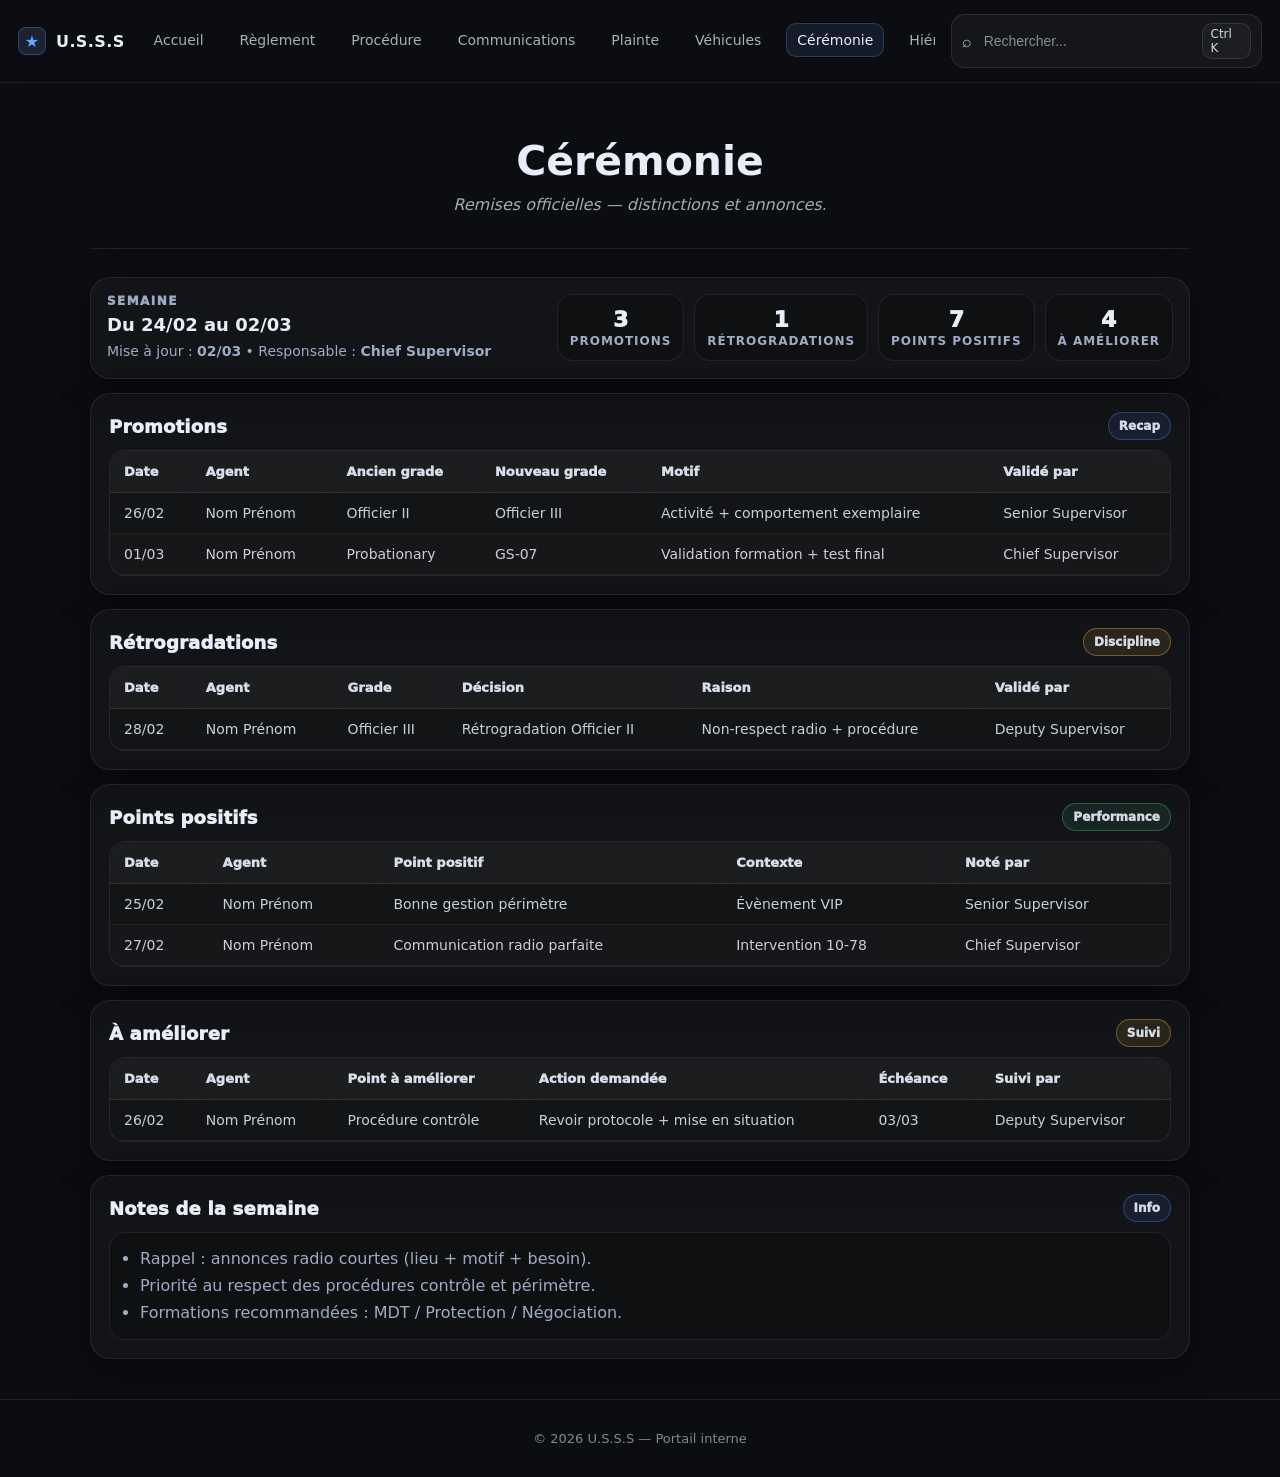
==== ceremonie.html @ 70d5a5f4 "Rename dispatch.html to ceremonie.html" ====
<!DOCTYPE html>
<html lang="fr">
<head>
  <meta charset="UTF-8" />
  <meta name="viewport" content="width=device-width, initial-scale=1.0" />
  <title>U.S.S.S - Cérémonie</title>
  <link rel="stylesheet" href="style.css" />
</head>
<body>

<header class="topbar">
  <div class="topbar__left">
    <div class="brand">
      <div class="brand__logo" aria-hidden="true">★</div>
      <div class="brand__name">U.S.S.S</div>
    </div>

    <nav class="nav">
      <a class="nav__link" href="index.html">Accueil</a>
      <a class="nav__link" href="reglement.html">Règlement</a>
      <a class="nav__link" href="procedure.html">Procédure</a>
      <a class="nav__link" href="communications.html">Communications</a>
      <a class="nav__link" href="plainte.html">Plainte</a>
      <a class="nav__link" href="vehicules.html">Véhicules</a>

      <!-- Nom changé uniquement -->
      <a class="nav__link nav__link--active" href="ceremonie.html">Cérémonie</a>

      <a class="nav__link" href="hierarchie.html">Hiérarchie</a>
      <a class="nav__link" href="supervision.html">Supervision</a>
      <a class="nav__link" href="formation.html">Formation</a>
    </nav>
  </div>

  <div class="topbar__right">
    <div class="search">
      <span class="search__icon" aria-hidden="true">⌕</span>
      <input class="search__input" type="search" placeholder="Rechercher..." />
      <span class="search__hint" aria-hidden="true">Ctrl K</span>
    </div>
  </div>
</header>

<main class="container">
  <section class="hero">
    <h1 class="hero__title">Cérémonie</h1>
    <p class="hero__subtitle">Remises officielles — distinctions et annonces.</p>
  </section>

  <hr class="divider" />


  <!-- Bandeau semaine -->
  <section class="dispatch-week">
    <div class="dispatch-week__left">
      <div class="dispatch-week__label">Semaine</div>
      <div class="dispatch-week__range">Du <b>24/02</b> au <b>02/03</b></div>
      <div class="dispatch-week__meta">Mise à jour : <b>02/03</b> • Responsable : <b>Chief Supervisor</b></div>
    </div>

    <div class="dispatch-week__right">
      <div class="dispatch-kpi">
        <div class="dispatch-kpi__value">3</div>
        <div class="dispatch-kpi__label">Promotions</div>
      </div>
      <div class="dispatch-kpi">
        <div class="dispatch-kpi__value">1</div>
        <div class="dispatch-kpi__label">Rétrogradations</div>
      </div>
      <div class="dispatch-kpi">
        <div class="dispatch-kpi__value">7</div>
        <div class="dispatch-kpi__label">Points positifs</div>
      </div>
      <div class="dispatch-kpi">
        <div class="dispatch-kpi__value">4</div>
        <div class="dispatch-kpi__label">À améliorer</div>
      </div>
    </div>
  </section>

  <!-- PROMOTIONS -->
  <section class="dispatch-card">
    <div class="dispatch-head">
      <h2 class="dispatch-title">Promotions</h2>
      <span class="dispatch-badge">Recap</span>
    </div>

    <div class="dispatch-table-wrap">
      <table class="dispatch-table">
        <thead>
          <tr>
            <th>Date</th>
            <th>Agent</th>
            <th>Ancien grade</th>
            <th>Nouveau grade</th>
            <th>Motif</th>
            <th>Validé par</th>
          </tr>
        </thead>
        <tbody>
          <tr>
            <td>26/02</td>
            <td>Nom Prénom</td>
            <td>Officier II</td>
            <td>Officier III</td>
            <td>Activité + comportement exemplaire</td>
            <td>Senior Supervisor</td>
          </tr>
          <tr>
            <td>01/03</td>
            <td>Nom Prénom</td>
            <td>Probationary</td>
            <td>GS-07</td>
            <td>Validation formation + test final</td>
            <td>Chief Supervisor</td>
          </tr>
        </tbody>
      </table>
    </div>
  </section>

  <!-- RÉTROGRADATIONS -->
  <section class="dispatch-card">
    <div class="dispatch-head">
      <h2 class="dispatch-title">Rétrogradations</h2>
      <span class="dispatch-badge dispatch-badge--warn">Discipline</span>
    </div>

    <div class="dispatch-table-wrap">
      <table class="dispatch-table">
        <thead>
          <tr>
            <th>Date</th>
            <th>Agent</th>
            <th>Grade</th>
            <th>Décision</th>
            <th>Raison</th>
            <th>Validé par</th>
          </tr>
        </thead>
        <tbody>
          <tr>
            <td>28/02</td>
            <td>Nom Prénom</td>
            <td>Officier III</td>
            <td>Rétrogradation Officier II</td>
            <td>Non-respect radio + procédure</td>
            <td>Deputy Supervisor</td>
          </tr>
        </tbody>
      </table>
    </div>
  </section>

  <!-- POINTS POSITIFS -->
  <section class="dispatch-card">
    <div class="dispatch-head">
      <h2 class="dispatch-title">Points positifs</h2>
      <span class="dispatch-badge dispatch-badge--ok">Performance</span>
    </div>

    <div class="dispatch-table-wrap">
      <table class="dispatch-table">
        <thead>
          <tr>
            <th>Date</th>
            <th>Agent</th>
            <th>Point positif</th>
            <th>Contexte</th>
            <th>Noté par</th>
          </tr>
        </thead>
        <tbody>
          <tr>
            <td>25/02</td>
            <td>Nom Prénom</td>
            <td>Bonne gestion périmètre</td>
            <td>Évènement VIP</td>
            <td>Senior Supervisor</td>
          </tr>
          <tr>
            <td>27/02</td>
            <td>Nom Prénom</td>
            <td>Communication radio parfaite</td>
            <td>Intervention 10-78</td>
            <td>Chief Supervisor</td>
          </tr>
        </tbody>
      </table>
    </div>
  </section>

  <!-- À AMÉLIORER -->
  <section class="dispatch-card">
    <div class="dispatch-head">
      <h2 class="dispatch-title">À améliorer</h2>
      <span class="dispatch-badge dispatch-badge--warn">Suivi</span>
    </div>

    <div class="dispatch-table-wrap">
      <table class="dispatch-table">
        <thead>
          <tr>
            <th>Date</th>
            <th>Agent</th>
            <th>Point à améliorer</th>
            <th>Action demandée</th>
            <th>Échéance</th>
            <th>Suivi par</th>
          </tr>
        </thead>
        <tbody>
          <tr>
            <td>26/02</td>
            <td>Nom Prénom</td>
            <td>Procédure contrôle</td>
            <td>Revoir protocole + mise en situation</td>
            <td>03/03</td>
            <td>Deputy Supervisor</td>
          </tr>
        </tbody>
      </table>
    </div>
  </section>

  <!-- NOTES / REMARQUES -->
  <section class="dispatch-card">
    <div class="dispatch-head">
      <h2 class="dispatch-title">Notes de la semaine</h2>
      <span class="dispatch-badge">Info</span>
    </div>

    <div class="dispatch-notes">
      <ul class="dispatch-notes__list">
        <li>Rappel : annonces radio courtes (lieu + motif + besoin).</li>
        <li>Priorité au respect des procédures contrôle et périmètre.</li>
        <li>Formations recommandées : MDT / Protection / Négociation.</li>
      </ul>
    </div>
  </section>

</main>

<footer class="footer">
  <p>© <span id="year"></span> U.S.S.S — Portail interne</p>
</footer>

<script>
  document.getElementById("year").textContent = new Date().getFullYear();
</script>

</body>
</html>
---- style.css ----
* { box-sizing: border-box; }
html, body { height: 100%; }
body {
  margin: 0;
  font-family: system-ui, -apple-system, Segoe UI, Roboto, Arial, sans-serif;
  background: #0b0d10;
  color: #e8eef7;
}

/* TOPBAR */
.topbar {
  position: sticky;
  top: 0;
  z-index: 10;
  background: rgba(12, 14, 18, 0.92);
  backdrop-filter: blur(8px);
  border-bottom: 1px solid rgba(255,255,255,0.08);
  padding: 14px 18px;
  display: flex;
  align-items: center;
  justify-content: space-between;
  gap: 16px;
}

.topbar__left {
  display: flex;
  align-items: center;
  gap: 18px;
  min-width: 0;
}

.brand {
  display: flex;
  align-items: center;
  gap: 10px;
  white-space: nowrap;
}
.brand__logo {
  width: 28px;
  height: 28px;
  border-radius: 8px;
  display: grid;
  place-items: center;
  background: rgba(108, 166, 255, 0.15);
  border: 1px solid rgba(108, 166, 255, 0.25);
  color: #6ca6ff;
  font-weight: 700;
}
.brand__name { font-weight: 800; letter-spacing: 0.4px; }

.nav {
  display: flex;
  align-items: center;
  gap: 14px;
  overflow: auto;
  padding-bottom: 2px;
}
.nav__link {
  color: rgba(232, 238, 247, 0.72);
  text-decoration: none;
  font-size: 14px;
  padding: 8px 10px;
  border-radius: 10px;
  transition: 0.15s ease;
  border: 1px solid transparent;
}
.nav__link:hover {
  color: #e8eef7;
  background: rgba(255,255,255,0.05);
  border-color: rgba(255,255,255,0.08);
}
.nav__link--active {
  color: #e8eef7;
  background: rgba(108, 166, 255, 0.10);
  border-color: rgba(108, 166, 255, 0.25);
}

/* SEARCH */
.search {
  display: flex;
  align-items: center;
  gap: 10px;
  padding: 8px 10px;
  border-radius: 14px;
  border: 1px solid rgba(255,255,255,0.10);
  background: rgba(255,255,255,0.04);
}
.search__icon { opacity: 0.8; }
.search__input {
  width: 220px;
  border: none;
  outline: none;
  background: transparent;
  color: #e8eef7;
  font-size: 14px;
}
.search__input::placeholder { color: rgba(232,238,247,0.55); }
.search__hint {
  font-size: 12px;
  padding: 3px 8px;
  border-radius: 10px;
  border: 1px solid rgba(255,255,255,0.12);
  background: rgba(255,255,255,0.04);
  opacity: 0.9;
}

/* LAYOUT */
.container {
  width: min(1100px, calc(100% - 40px));
  margin: 0 auto;
  padding: 44px 0 40px;
}

.divider {
  border: none;
  height: 1px;
  background: rgba(255,255,255,0.08);
  margin: 28px 0;
}

/* HERO */
.hero { text-align: center; padding: 10px 0 6px; }
.hero__title {
  margin: 0;
  font-size: clamp(26px, 3.2vw, 42px);
  font-weight: 900;
}
.hero__subtitle {
  margin: 10px 0 0;
  color: rgba(232,238,247,0.70);
  font-style: italic;
}

/* HOME GRID */
.grid {
  display: grid;
  grid-template-columns: 1.45fr 1fr;
  gap: 22px;
  align-items: start;
}

.card {
  background: rgba(255,255,255,0.03);
  border: 1px solid rgba(255,255,255,0.09);
  border-radius: 18px;
  overflow: hidden;
  box-shadow: 0 10px 28px rgba(0,0,0,0.35);
}
.media__img {
  width: 100%;
  height: 320px;
  object-fit: cover;
  display: block;
}

.text { padding: 22px; }
.text__title { margin: 0 0 10px; font-size: 22px; }
.text__desc { margin: 0; line-height: 1.6; color: rgba(232,238,247,0.72); }

/* PAGE CONTENT */
.page {
  padding: 22px;
}
.page__title {
  margin: 0 0 10px;
  font-size: 28px;
  font-weight: 900;
}
.page__desc {
  margin: 0;
  line-height: 1.7;
  color: rgba(232,238,247,0.72);
}

/* CTA */
.cta { text-align: center; padding: 22px 18px 10px; }
.cta__title {
  margin: 0 0 10px;
  font-size: clamp(20px, 2.4vw, 34px);
  font-weight: 900;
}
.cta__desc {
  margin: 0 auto 18px;
  max-width: 780px;
  line-height: 1.7;
  color: rgba(232,238,247,0.72);
}

.btn {
  display: inline-flex;
  align-items: center;
  justify-content: center;
  padding: 10px 16px;
  border-radius: 14px;
  text-decoration: none;
  font-weight: 800;
  font-size: 14px;
  border: 1px solid transparent;
  transition: 0.15s ease;
}
.btn--primary {
  background: rgba(108, 166, 255, 0.20);
  border-color: rgba(108, 166, 255, 0.32);
  color: #e8eef7;
}
.btn--primary:hover { background: rgba(108, 166, 255, 0.28); }

.footer {
  border-top: 1px solid rgba(255,255,255,0.08);
  padding: 18px;
  text-align: center;
  color: rgba(232,238,247,0.55);
  font-size: 13px;
}

/* RESPONSIVE */
@media (max-width: 980px) {
  .search__input { width: 160px; }
  .grid { grid-template-columns: 1fr; }
  .media__img { height: 260px; }
}

@media (max-width: 640px) {
  .topbar { flex-direction: column; align-items: stretch; }
  .topbar__left { flex-direction: column; align-items: stretch; }
  .nav { padding-top: 8px; }
  .search__input { width: 100%; }
}

/* ===== Règlement: styles additionnels ===== */
.page-reglement .grid--reglement{
  grid-template-columns: repeat(2, 1fr);
  gap: 18px;
}

.page-reglement .card--padded{
  padding: 18px;
}

.page-reglement .card--full{
  grid-column: 1 / -1;
}

@media (max-width: 980px){
  .page-reglement .grid--reglement{
    grid-template-columns: 1fr;
  }
  .page-reglement .card--full{
    grid-column:auto;
  }
}

/* ===== Boutons sections Règlement ===== */
.reglement-buttons{
  display:flex;
  justify-content:center;
  gap:12px;
  flex-wrap:wrap;
  margin-top:20px;
}

.reglement-buttons .btn{
  min-width:140px;
}

/* scroll fluide */
html{
  scroll-behavior:smooth;
}

/* ===== Hiérarchie - premium ===== */
.rank-section{
  margin-top: 14px;
  padding: 16px;
  border-radius: 18px;
  border: 1px solid rgba(255,255,255,.08);
  background: linear-gradient(180deg, rgba(255,255,255,.05), rgba(255,255,255,.02));
  box-shadow: 0 10px 30px rgba(0,0,0,.35);
}

.rank-section__head{
  display:flex;
  align-items:center;
  justify-content:space-between;
  gap:12px;
  margin-bottom: 10px;
}

.rank-section__head h2{
  margin:0;
  font-size: 18px;
  letter-spacing: .2px;
}

.rank-badge{
  font-size: 12px;
  font-weight: 800;
  padding: 6px 10px;
  border-radius: 999px;
  border: 1px solid rgba(79,140,255,.35);
  background: rgba(79,140,255,.10);
  color: rgba(232,238,252,.85);
}

.rank-divider{
  margin: 14px 0;
  display:flex;
  align-items:center;
  gap:12px;
  opacity:.95;
}
.rank-divider::before,
.rank-divider::after{
  content:"";
  height:1px;
  flex:1;
  background: rgba(255,255,255,.10);
}
.rank-divider span{
  font-weight: 900;
  letter-spacing: .25em;
  font-size: 12px;
  color: rgba(232,238,252,.85);
  padding: 6px 10px;
  border-radius: 999px;
  border: 1px solid rgba(255,255,255,.08);
  background: rgba(255,255,255,.03);
}

.rank-list{
  list-style:none;
  padding:0;
  margin:0;
  display:flex;
  flex-direction:column;
  gap:10px;
}

.rank-item{
  display:flex;
  align-items:center;
  gap:10px;
  padding: 12px 12px;
  border-radius: 14px;
  border: 1px solid rgba(255,255,255,.08);
  background: rgba(255,255,255,.03);
  color: rgba(232,238,252,.92);
  font-weight: 750;
  transition: transform .18s ease, border-color .18s ease, background .18s ease;
}

.rank-item:hover{
  transform: translateY(-1px);
  border-color: rgba(79,140,255,.55);
  background: rgba(79,140,255,.10);
}

.rank-name{line-height:1.3}

.rank-pill{
  font-size: 12px;
  font-weight: 900;
  letter-spacing: .08em;
  padding: 6px 10px;
  border-radius: 999px;
  border: 1px solid rgba(79,140,255,.35);
  background: rgba(79,140,255,.10);
  color: rgba(232,238,252,.90);
}
}



/* =======================================
   COMMUNICATIONS — TABLEAU 
   ======================================= */

.comms-card{
  margin-top: 14px;
  padding: 18px;
  border-radius: 20px;
  border: 1px solid rgba(255,255,255,.08);
  background: rgba(255,255,255,.03);
  box-shadow: 0 12px 34px rgba(0,0,0,.38);
}

.comms-head{
  display:flex;
  align-items:center;
  justify-content:space-between;
  gap:12px;
  margin-bottom: 8px;
}

.comms-title{
  margin:0;
  font-size: 20px;
  letter-spacing: .2px;
}

.comms-badge{
  font-size: 12px;
  font-weight: 900;
  padding: 6px 10px;
  border-radius: 999px;
  border: 1px solid rgba(79,140,255,.35);
  background: rgba(79,140,255,.10);
  color: rgba(232,238,252,.90);
}

.comms-subtitle{
  margin: 16px 0 10px;
  font-size: 13px;
  font-weight: 950;
  letter-spacing: .35px;
  text-transform: uppercase;
  color: rgba(232,238,252,.85);
}

/* Wrap = scroll mobile + cadre propre */
.comms-table-wrap{
  overflow-x: auto;
  border-radius: 16px;
  border: 1px solid rgba(255,255,255,.10);
  background: rgba(0,0,0,.22);
}

/* Table */
.comms-table{
  width: 100%;
  border-collapse: separate;      /* important pour garder le radius clean */
  border-spacing: 0;
  min-width: 620px;               /* évite que tout s’écrase */
}

/* Header */
.comms-table thead th{
  text-align:left;
  padding: 13px 14px;
  font-size: 13px;
  font-weight: 950;
  color: rgba(232,238,252,.92);
  background: rgba(255,255,255,.06);
  border-bottom: 1px solid rgba(255,255,255,.10);
  position: sticky;               /* optionnel mais stylé quand tu scroll */
  top: 0;
  backdrop-filter: blur(8px);
}

/* Radius header */
.comms-table thead th:first-child{
  border-top-left-radius: 16px;
}
.comms-table thead th:last-child{
  border-top-right-radius: 16px;
}

/* Body cells */
.comms-table tbody td{
  padding: 12px 14px;
  font-size: 14px;
  color: rgba(232,238,252,.86);
  border-bottom: 1px solid rgba(255,255,255,.06);
  vertical-align: top;
}

/* Colonne code */
.comms-table tbody td:first-child{
  width: 120px;
  font-weight: 950;
  letter-spacing: .25px;
  color: rgba(122,167,255,.95);
  white-space: nowrap;
}

/* Zebra rows */
.comms-table tbody tr:nth-child(odd) td{
  background: rgba(255,255,255,.02);
}
.comms-table tbody tr:nth-child(even) td{
  background: rgba(255,255,255,.035);
}

/* Hover clean */
.comms-table tbody tr:hover td{
  background: rgba(79,140,255,.12);
}

/* Dernière ligne radius */
.comms-table tbody tr:last-child td:first-child{
  border-bottom-left-radius: 16px;
}
.comms-table tbody tr:last-child td:last-child{
  border-bottom-right-radius: 16px;
}

/* Petits textes en italique dans table */
.comms-table em{
  color: rgba(168,179,207,.95);
  font-style: italic;
}

/* Note */
.comms-note{
  margin: 12px 2px 0;
  padding-top: 10px;
  border-top: 1px solid rgba(255,255,255,.08);
  color: rgba(168,179,207,.95);
  line-height: 1.6;
}

/* Mobile : on réduit un peu */
@media (max-width: 560px){
  .comms-card{padding: 14px}
  .comms-title{font-size: 18px}
}

/* =======================================
   DISPATCH — TABLEAUX HEBDO (dispatch-*)
   ======================================= */

.dispatch-week{
  display:flex;
  align-items:stretch;
  justify-content:space-between;
  gap:14px;
  padding:16px;
  border-radius:20px;
  border:1px solid rgba(255,255,255,.08);
  background: rgba(255,255,255,.03);
  box-shadow: 0 12px 34px rgba(0,0,0,.38);
}

.dispatch-week__label{
  font-size:12px;
  font-weight:950;
  letter-spacing:.12em;
  text-transform:uppercase;
  color: rgba(168,179,207,.95);
}

.dispatch-week__range{
  margin-top:6px;
  font-size:18px;
  font-weight:900;
}

.dispatch-week__meta{
  margin-top:6px;
  color: rgba(168,179,207,.95);
  font-size:14px;
  line-height:1.5;
}

.dispatch-week__right{
  display:flex;
  gap:10px;
  flex-wrap:wrap;
  align-content:flex-start;
  justify-content:flex-end;
}

.dispatch-kpi{
  min-width:120px;
  padding:12px 12px;
  border-radius:16px;
  border:1px solid rgba(255,255,255,.08);
  background: rgba(0,0,0,.18);
  text-align:center;
}

.dispatch-kpi__value{
  font-size:22px;
  font-weight:950;
}

.dispatch-kpi__label{
  margin-top:2px;
  font-size:12px;
  font-weight:900;
  letter-spacing:.08em;
  text-transform:uppercase;
  color: rgba(168,179,207,.95);
}

/* Cards */
.dispatch-card{
  margin-top: 14px;
  padding: 18px;
  border-radius: 20px;
  border: 1px solid rgba(255,255,255,.08);
  background: rgba(255,255,255,.03);
  box-shadow: 0 12px 34px rgba(0,0,0,.38);
}

.dispatch-head{
  display:flex;
  align-items:center;
  justify-content:space-between;
  gap:12px;
  margin-bottom: 10px;
}

.dispatch-title{
  margin:0;
  font-size: 18px;
  font-weight: 950;
  letter-spacing: .2px;
}

.dispatch-badge{
  font-size: 12px;
  font-weight: 950;
  padding: 6px 10px;
  border-radius: 999px;
  border: 1px solid rgba(79,140,255,.35);
  background: rgba(79,140,255,.10);
  color: rgba(232,238,252,.90);
}

.dispatch-badge--ok{
  border-color: rgba(70, 200, 140, .35);
  background: rgba(70, 200, 140, .10);
}

.dispatch-badge--warn{
  border-color: rgba(255, 190, 80, .35);
  background: rgba(255, 190, 80, .10);
}

/* Table wrap */
.dispatch-table-wrap{
  overflow-x:auto;
  border-radius:16px;
  border:1px solid rgba(255,255,255,.10);
  background: rgba(0,0,0,.22);
}

/* Table */
.dispatch-table{
  width:100%;
  border-collapse: separate;
  border-spacing: 0;
  min-width: 860px;
}

.dispatch-table thead th{
  text-align:left;
  padding: 13px 14px;
  font-size: 13px;
  font-weight: 950;
  color: rgba(232,238,252,.92);
  background: rgba(255,255,255,.06);
  border-bottom: 1px solid rgba(255,255,255,.10);
  position: sticky;
  top: 0;
  backdrop-filter: blur(8px);
}

.dispatch-table thead th:first-child{border-top-left-radius:16px;}
.dispatch-table thead th:last-child{border-top-right-radius:16px;}

.dispatch-table tbody td{
  padding: 12px 14px;
  font-size: 14px;
  color: rgba(232,238,252,.86);
  border-bottom: 1px solid rgba(255,255,255,.06);
  vertical-align: top;
}

/* Zebra */
.dispatch-table tbody tr:nth-child(odd) td{ background: rgba(255,255,255,.02); }
.dispatch-table tbody tr:nth-child(even) td{ background: rgba(255,255,255,.035); }

.dispatch-table tbody tr:hover td{
  background: rgba(79,140,255,.12);
}

/* Notes */
.dispatch-notes{
  padding: 12px 12px;
  border-radius: 16px;
  border: 1px solid rgba(255,255,255,.08);
  background: rgba(0,0,0,.18);
}

.dispatch-notes__list{
  margin:0;
  padding-left:18px;
  color: rgba(168,179,207,.95);
  line-height:1.7;
}

/* Responsive */
@media (max-width: 900px){
  .dispatch-week{flex-direction:column}
  .dispatch-week__right{justify-content:flex-start}
}
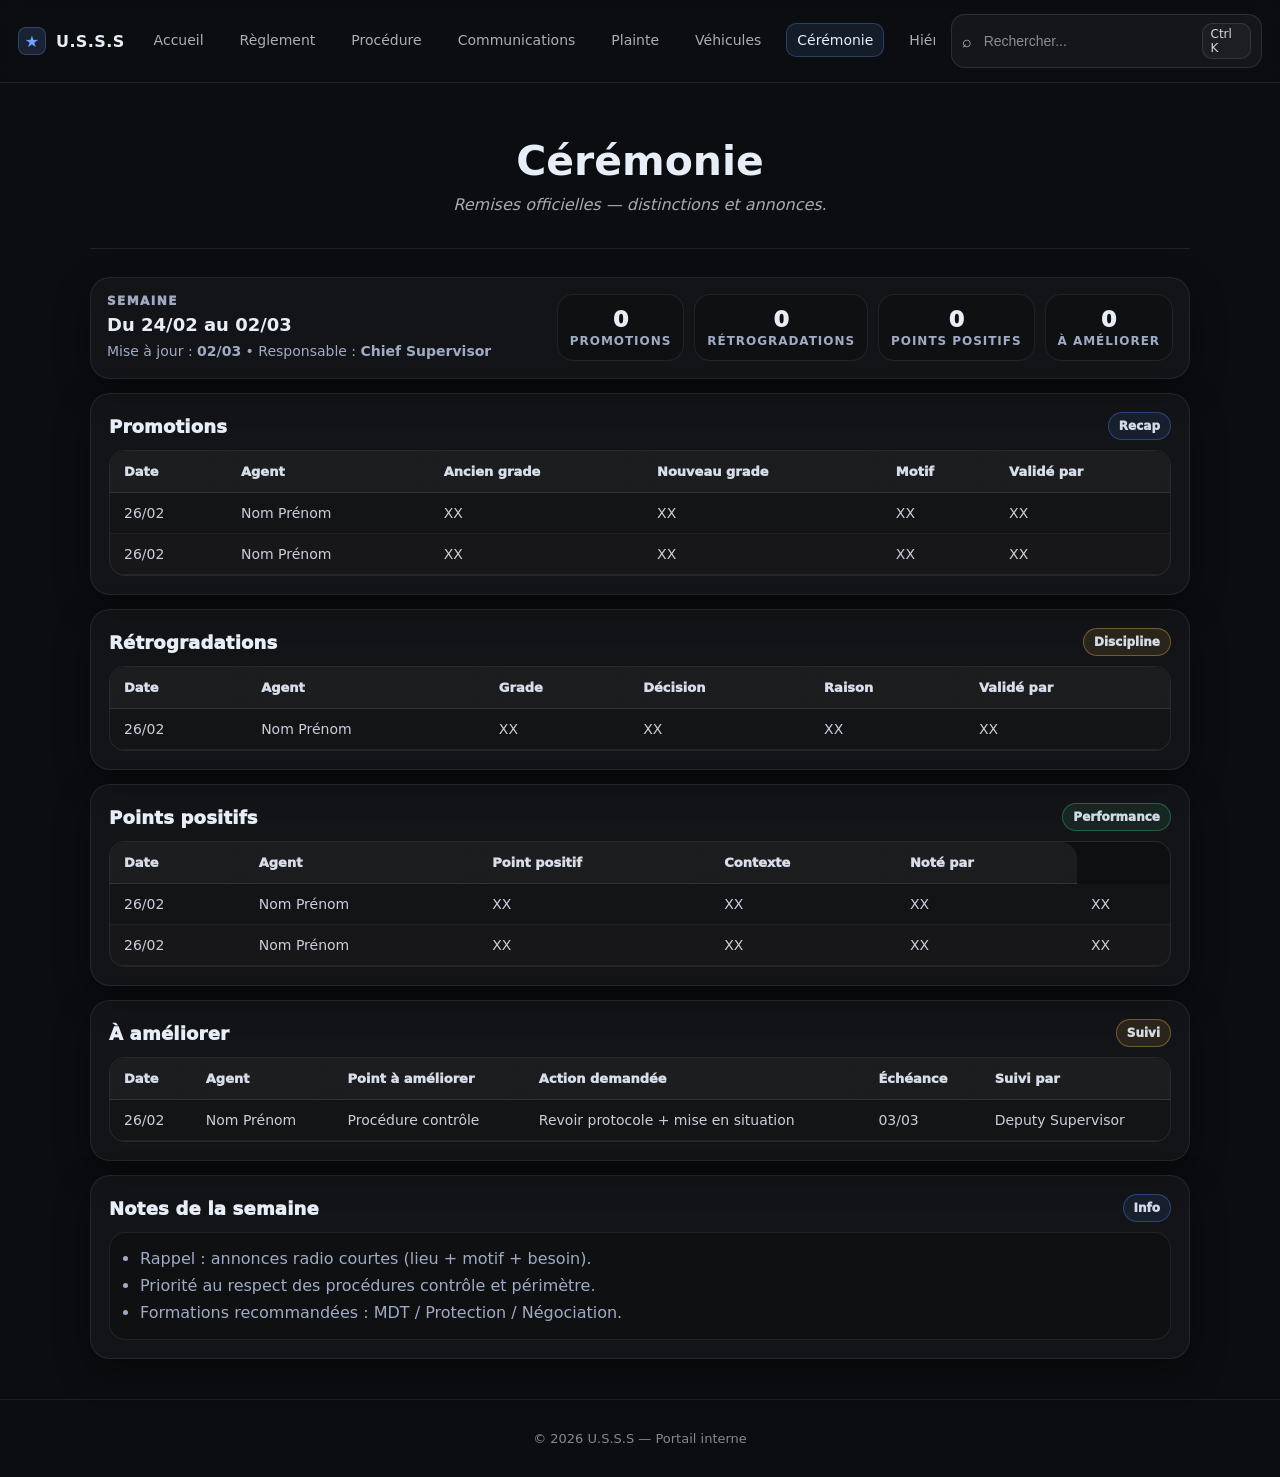
==== commit 50164f4e: "Update ceremonie.html" ====
--- a/ceremonie.html
+++ b/ceremonie.html
@@ -60,19 +60,19 @@
 
     <div class="dispatch-week__right">
       <div class="dispatch-kpi">
-        <div class="dispatch-kpi__value">3</div>
+        <div class="dispatch-kpi__value">0</div>
         <div class="dispatch-kpi__label">Promotions</div>
       </div>
       <div class="dispatch-kpi">
-        <div class="dispatch-kpi__value">1</div>
+        <div class="dispatch-kpi__value">0</div>
         <div class="dispatch-kpi__label">Rétrogradations</div>
       </div>
       <div class="dispatch-kpi">
-        <div class="dispatch-kpi__value">7</div>
+        <div class="dispatch-kpi__value">0</div>
         <div class="dispatch-kpi__label">Points positifs</div>
       </div>
       <div class="dispatch-kpi">
-        <div class="dispatch-kpi__value">4</div>
+        <div class="dispatch-kpi__value">0</div>
         <div class="dispatch-kpi__label">À améliorer</div>
       </div>
     </div>
@@ -101,18 +101,18 @@
           <tr>
             <td>26/02</td>
             <td>Nom Prénom</td>
-            <td>Officier II</td>
-            <td>Officier III</td>
-            <td>Activité + comportement exemplaire</td>
-            <td>Senior Supervisor</td>
-          </tr>
-          <tr>
-            <td>01/03</td>
-            <td>Nom Prénom</td>
-            <td>Probationary</td>
-            <td>GS-07</td>
-            <td>Validation formation + test final</td>
-            <td>Chief Supervisor</td>
+            <td>XX</td>
+            <td>XX</td>
+            <td>XX</td>
+            <td>XX</td>
+          </tr>
+          <tr>
+            <td>26/02</td>
+            <td>Nom Prénom</td>
+            <td>XX</td>
+            <td>XX</td>
+            <td>XX</td>
+            <td>XX</td>
           </tr>
         </tbody>
       </table>
@@ -140,12 +140,12 @@
         </thead>
         <tbody>
           <tr>
-            <td>28/02</td>
-            <td>Nom Prénom</td>
-            <td>Officier III</td>
-            <td>Rétrogradation Officier II</td>
-            <td>Non-respect radio + procédure</td>
-            <td>Deputy Supervisor</td>
+            <td>26/02</td>
+            <td>Nom Prénom</td>
+            <td>XX</td>
+            <td>XX</td>
+            <td>XX</td>
+            <td>XX</td>
           </tr>
         </tbody>
       </table>
@@ -172,18 +172,20 @@
         </thead>
         <tbody>
           <tr>
-            <td>25/02</td>
-            <td>Nom Prénom</td>
-            <td>Bonne gestion périmètre</td>
-            <td>Évènement VIP</td>
-            <td>Senior Supervisor</td>
-          </tr>
-          <tr>
-            <td>27/02</td>
-            <td>Nom Prénom</td>
-            <td>Communication radio parfaite</td>
-            <td>Intervention 10-78</td>
-            <td>Chief Supervisor</td>
+            <td>26/02</td>
+            <td>Nom Prénom</td>
+            <td>XX</td>
+            <td>XX</td>
+            <td>XX</td>
+            <td>XX</td>
+          </tr>
+          <tr>
+            <td>26/02</td>
+            <td>Nom Prénom</td>
+            <td>XX</td>
+            <td>XX</td>
+            <td>XX</td>
+            <td>XX</td>
           </tr>
         </tbody>
       </table>
--- a/style.css
+++ b/style.css
@@ -696,3 +696,13 @@
   .dispatch-week{flex-direction:column}
   .dispatch-week__right{justify-content:flex-start}
 }
+
+/* Image Accueil */
+.home-image{
+  width:100%;
+  height:450px;
+  object-fit:cover;
+  border-radius:18px;
+  box-shadow: 0 20px 50px rgba(0,0,0,.5);
+}
+
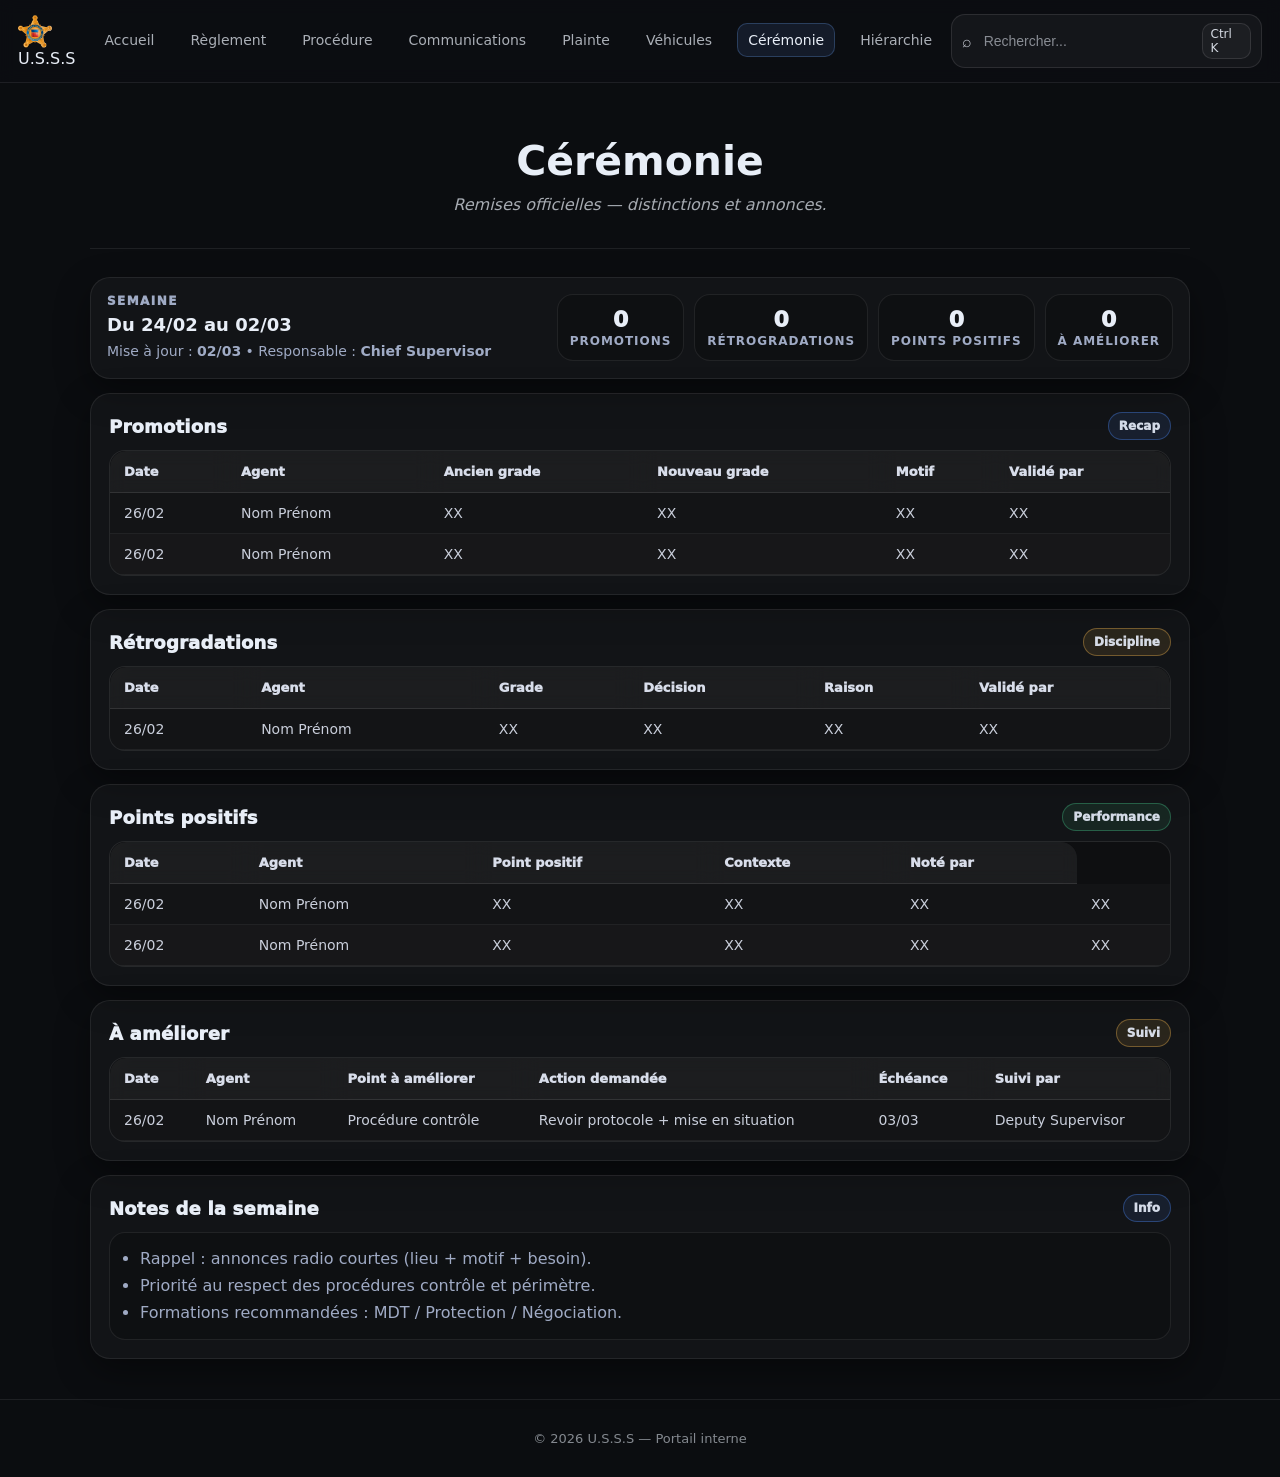
==== commit a2fa8e7c: "Update ceremonie.html" ====
--- a/ceremonie.html
+++ b/ceremonie.html
@@ -4,6 +4,7 @@
   <meta charset="UTF-8" />
   <meta name="viewport" content="width=device-width, initial-scale=1.0" />
   <title>U.S.S.S - Cérémonie</title>
+  <link rel="icon" type="image/png" href="favicon.png">
   <link rel="stylesheet" href="style.css" />
 </head>
 <body>
@@ -11,7 +12,9 @@
 <header class="topbar">
   <div class="topbar__left">
     <div class="brand">
-      <div class="brand__logo" aria-hidden="true">★</div>
+      <div class="brand__logo">
+        <img src="favicon.png" alt="Logo USSS">
+      </div>
       <div class="brand__name">U.S.S.S</div>
     </div>
 
--- a/style.css
+++ b/style.css
@@ -29,22 +29,19 @@
   min-width: 0;
 }
 
-.brand {
+.brand__logo{
   display: flex;
   align-items: center;
-  gap: 10px;
-  white-space: nowrap;
-}
-.brand__logo {
-  width: 28px;
-  height: 28px;
-  border-radius: 8px;
-  display: grid;
-  place-items: center;
-  background: rgba(108, 166, 255, 0.15);
-  border: 1px solid rgba(108, 166, 255, 0.25);
-  color: #6ca6ff;
-  font-weight: 700;
+  justify-content: center;
+  width: 34px;
+  height: 34px;
+}
+
+.brand__logo img{
+  width: 100%;
+  height: 100%;
+  object-fit: contain;
+}
 }
 .brand__name { font-weight: 800; letter-spacing: 0.4px; }
 
@@ -706,3 +703,35 @@
   box-shadow: 0 20px 50px rgba(0,0,0,.5);
 }
 
+/* TABLE FORMATION */
+.table-wrap{
+  overflow-x: auto;
+}
+
+.formation-table{
+  width: 100%;
+  border-collapse: collapse;
+  min-width: 700px;
+}
+
+.formation-table th{
+  text-align: left;
+  padding: 14px;
+  font-size: 13px;
+  font-weight: 900;
+  border-bottom: 1px solid rgba(255,255,255,0.1);
+  background: rgba(255,255,255,0.04);
+}
+
+.formation-table td{
+  padding: 14px;
+  border-bottom: 1px solid rgba(255,255,255,0.06);
+  font-size: 14px;
+  color: rgba(232,238,247,0.85);
+}
+
+.formation-table tr:hover td{
+  background: rgba(108,166,255,0.10);
+}
+
+
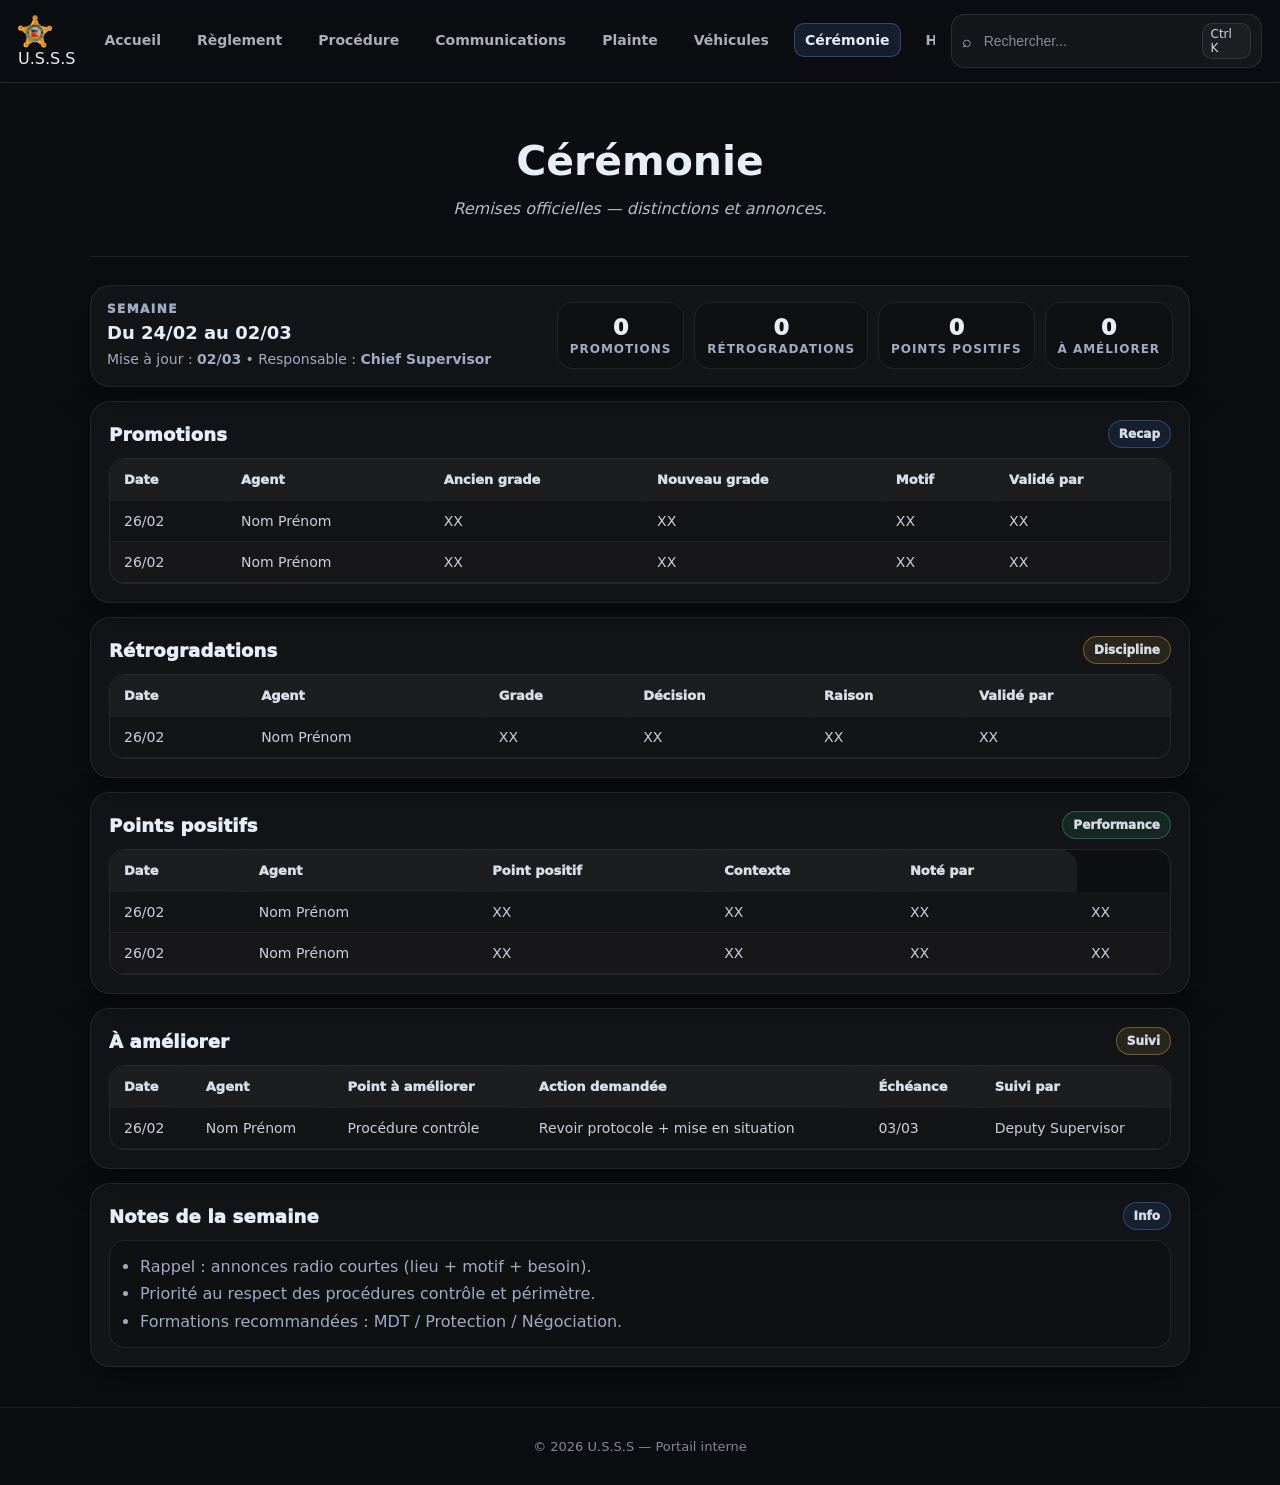
==== commit 5d6f1e62: "Update ceremonie.html" ====
--- a/ceremonie.html
+++ b/ceremonie.html
@@ -30,7 +30,7 @@
       <a class="nav__link nav__link--active" href="ceremonie.html">Cérémonie</a>
 
       <a class="nav__link" href="hierarchie.html">Hiérarchie</a>
-      <a class="nav__link" href="supervision.html">Supervision</a>
+     <a class="nav__link" href="effectif.html">Effectif</a>
       <a class="nav__link" href="formation.html">Formation</a>
     </nav>
   </div>
--- a/style.css
+++ b/style.css
@@ -734,4 +734,65 @@
   background: rgba(108,166,255,0.10);
 }
 
-
+/* PLAINTES*/
+
+/* 1) Topbar: plus nette */
+.topbar{
+  border-bottom: 1px solid rgba(255,255,255,.10);
+}
+
+/* 2) Cards: un peu plus “clean” */
+.card{
+  border: 1px solid rgba(255,255,255,.10);
+  background: rgba(255,255,255,.03);
+}
+
+/* 3) Texte: meilleure lisibilité */
+.text__desc,
+.page__desc,
+.hero__subtitle{
+  line-height: 1.7;
+  color: rgba(232,238,247,.78);
+}
+
+/* 4) Nav: hover + active plus doux */
+.nav__link{
+  font-weight: 650;
+}
+.nav__link:hover{
+  background: rgba(255,255,255,.06);
+}
+.nav__link--active{
+  background: rgba(108,166,255,.12);
+  border-color: rgba(108,166,255,.30);
+}
+
+/* 5) Tables: rendu pro sans changer la palette */
+.table-wrap{
+  border: 1px solid rgba(255,255,255,.10);
+  border-radius: 16px;
+  overflow: hidden;
+  background: rgba(0,0,0,.16);
+}
+
+.formation-table, .comms-table, .dispatch-table{
+  width: 100%;
+  border-collapse: collapse;
+}
+
+.formation-table th, .comms-table th, .dispatch-table th{
+  background: rgba(255,255,255,.05);
+  border-bottom: 1px solid rgba(255,255,255,.10);
+  font-weight: 900;
+}
+
+.formation-table td, .comms-table td, .dispatch-table td{
+  border-bottom: 1px solid rgba(255,255,255,.06);
+}
+
+.formation-table tr:hover td,
+.comms-table tr:hover td,
+.dispatch-table tr:hover td{
+  background: rgba(108,166,255,.10);
+}
+
